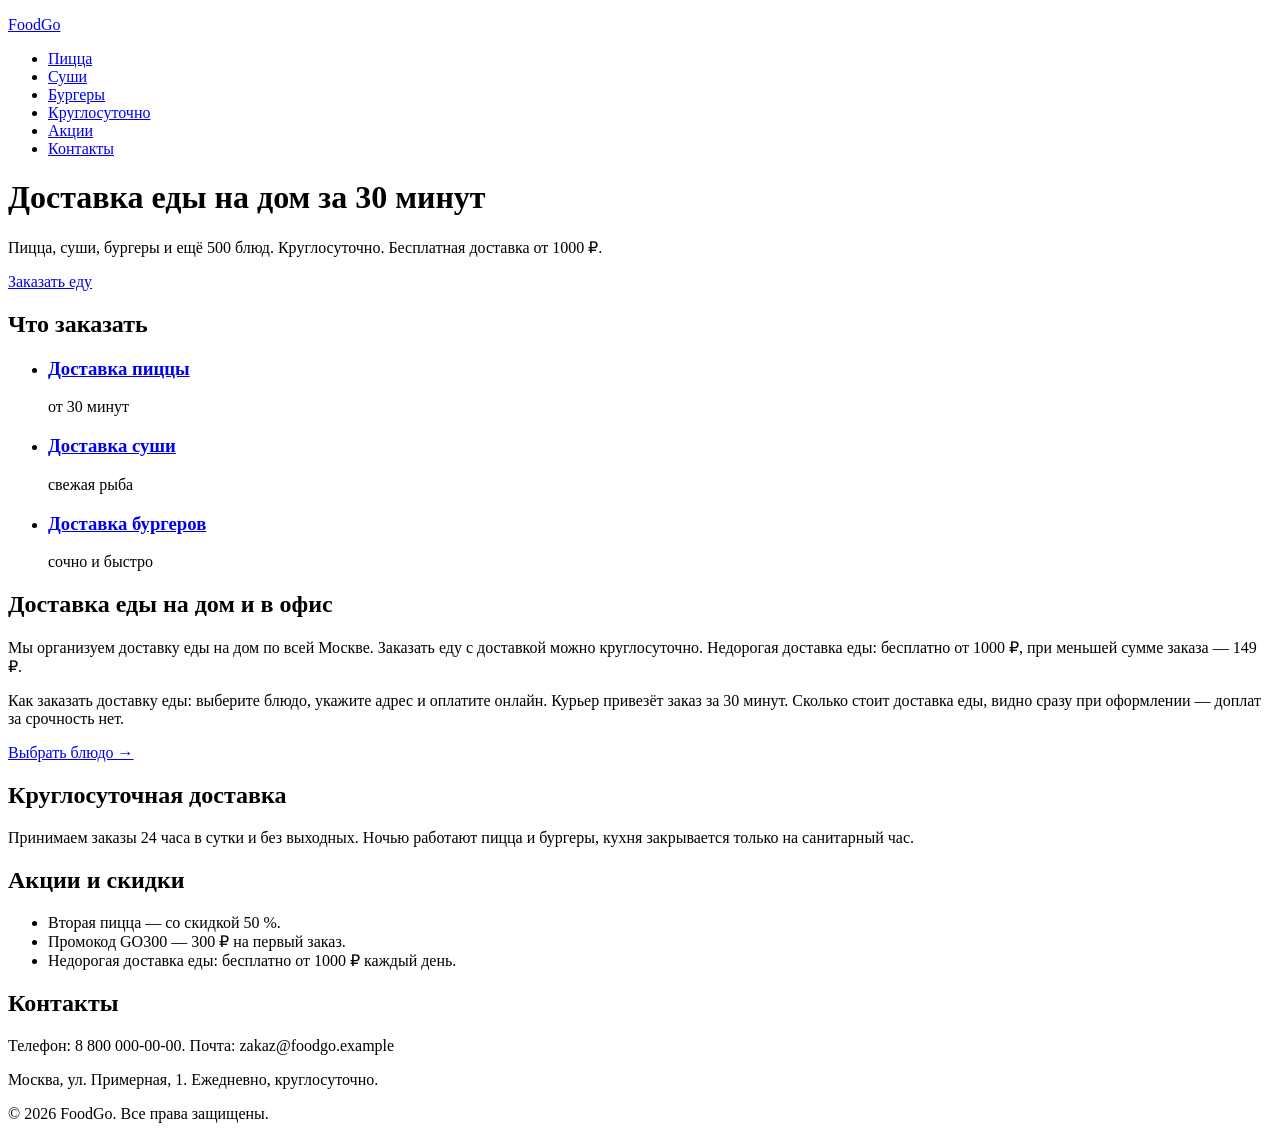
==== foodgo/index.html @ 5214f268 "ЛР 4: сайт FoodGo — главная и три страницы категорий, robots.txt и sitemap.xml" ====
<!DOCTYPE html>
<html lang="ru">
<head>
  <meta charset="utf-8">
  <meta name="viewport" content="width=device-width, initial-scale=1">
  <title>Доставка еды на дом за 30 минут — FoodGo</title>
  <meta name="description" content="Доставка еды на дом и в офис: пицца, суши, бургеры и ещё 500 блюд. Круглосуточно, бесплатная доставка от 1000 ₽.">
  <meta name="keywords" content="доставка еды, доставка еды на дом, заказать еду с доставкой, доставка пиццы, доставка суши, доставка бургеров, доставка еды круглосуточно">
</head>
<body>
  <header>
    <p><a href="index.html">FoodGo</a></p>
    <nav>
      <ul>
        <li><a href="pizza/index.html">Пицца</a></li>
        <li><a href="sushi/index.html">Суши</a></li>
        <li><a href="burgers/index.html">Бургеры</a></li>
        <li><a href="#round-the-clock">Круглосуточно</a></li>
        <li><a href="#promo">Акции</a></li>
        <li><a href="#contacts">Контакты</a></li>
      </ul>
    </nav>
  </header>

  <main>
    <h1>Доставка еды на дом за 30 минут</h1>
    <p>Пицца, суши, бургеры и ещё 500 блюд. Круглосуточно. Бесплатная доставка от 1000 ₽.</p>
    <p><a href="pizza/index.html">Заказать еду</a></p>

    <section>
      <h2>Что заказать</h2>
      <ul>
        <li>
          <h3><a href="pizza/index.html">Доставка пиццы</a></h3>
          <p>от 30 минут</p>
        </li>
        <li>
          <h3><a href="sushi/index.html">Доставка суши</a></h3>
          <p>свежая рыба</p>
        </li>
        <li>
          <h3><a href="burgers/index.html">Доставка бургеров</a></h3>
          <p>сочно и быстро</p>
        </li>
      </ul>
    </section>

    <section>
      <h2>Доставка еды на дом и в офис</h2>
      <p>Мы организуем доставку еды на дом по всей Москве. Заказать еду с доставкой можно круглосуточно. Недорогая доставка еды: бесплатно от 1000 ₽, при меньшей сумме заказа — 149 ₽.</p>
      <p>Как заказать доставку еды: выберите блюдо, укажите адрес и оплатите онлайн. Курьер привезёт заказ за 30 минут. Сколько стоит доставка еды, видно сразу при оформлении — доплат за срочность нет.</p>
      <p><a href="pizza/index.html">Выбрать блюдо →</a></p>
    </section>

    <section id="round-the-clock">
      <h2>Круглосуточная доставка</h2>
      <p>Принимаем заказы 24 часа в сутки и без выходных. Ночью работают пицца и бургеры, кухня закрывается только на санитарный час.</p>
    </section>

    <section id="promo">
      <h2>Акции и скидки</h2>
      <ul>
        <li>Вторая пицца — со скидкой 50 %.</li>
        <li>Промокод GO300 — 300 ₽ на первый заказ.</li>
        <li>Недорогая доставка еды: бесплатно от 1000 ₽ каждый день.</li>
      </ul>
    </section>
  </main>

  <footer id="contacts">
    <h2>Контакты</h2>
    <p>Телефон: 8 800 000-00-00. Почта: zakaz@foodgo.example</p>
    <p>Москва, ул. Примерная, 1. Ежедневно, круглосуточно.</p>
    <p>© 2026 FoodGo. Все права защищены.</p>
  </footer>
</body>
</html>
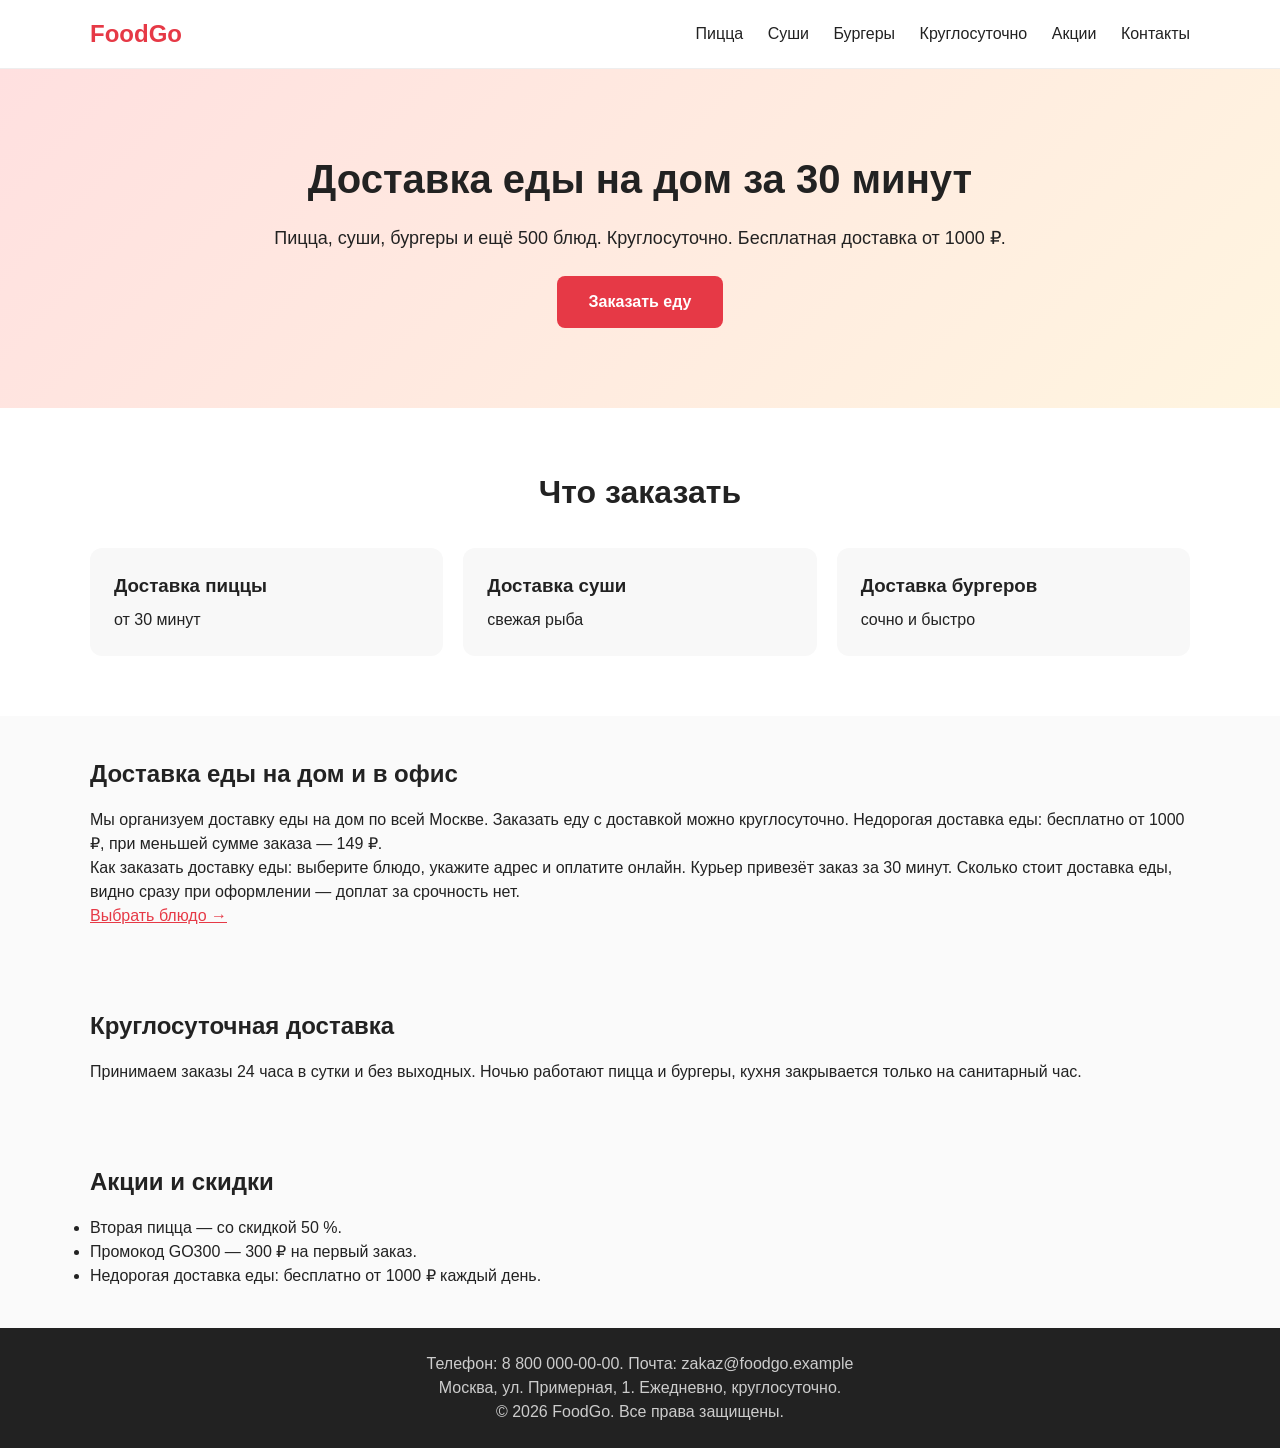
==== commit 2e2258a7: "ЛР 4: подключён css/style.css из задания, страницы переверстаны под классы" ====
--- a/foodgo/index.html
+++ b/foodgo/index.html
@@ -6,72 +6,92 @@
   <title>Доставка еды на дом за 30 минут — FoodGo</title>
   <meta name="description" content="Доставка еды на дом и в офис: пицца, суши, бургеры и ещё 500 блюд. Круглосуточно, бесплатная доставка от 1000 ₽.">
   <meta name="keywords" content="доставка еды, доставка еды на дом, заказать еду с доставкой, доставка пиццы, доставка суши, доставка бургеров, доставка еды круглосуточно">
+  <link rel="stylesheet" href="css/style.css">
 </head>
 <body>
-  <header>
-    <p><a href="index.html">FoodGo</a></p>
-    <nav>
-      <ul>
-        <li><a href="pizza/index.html">Пицца</a></li>
-        <li><a href="sushi/index.html">Суши</a></li>
-        <li><a href="burgers/index.html">Бургеры</a></li>
-        <li><a href="#round-the-clock">Круглосуточно</a></li>
-        <li><a href="#promo">Акции</a></li>
-        <li><a href="#contacts">Контакты</a></li>
-      </ul>
-    </nav>
+  <header class="header">
+    <div class="container">
+      <a class="logo" href="index.html">FoodGo</a>
+      <nav class="nav">
+        <a href="pizza/index.html">Пицца</a>
+        <a href="sushi/index.html">Суши</a>
+        <a href="burgers/index.html">Бургеры</a>
+        <a href="#round-the-clock">Круглосуточно</a>
+        <a href="#promo">Акции</a>
+        <a href="#contacts">Контакты</a>
+      </nav>
+    </div>
   </header>
 
   <main>
-    <h1>Доставка еды на дом за 30 минут</h1>
-    <p>Пицца, суши, бургеры и ещё 500 блюд. Круглосуточно. Бесплатная доставка от 1000 ₽.</p>
-    <p><a href="pizza/index.html">Заказать еду</a></p>
-
-    <section>
-      <h2>Что заказать</h2>
-      <ul>
-        <li>
-          <h3><a href="pizza/index.html">Доставка пиццы</a></h3>
-          <p>от 30 минут</p>
-        </li>
-        <li>
-          <h3><a href="sushi/index.html">Доставка суши</a></h3>
-          <p>свежая рыба</p>
-        </li>
-        <li>
-          <h3><a href="burgers/index.html">Доставка бургеров</a></h3>
-          <p>сочно и быстро</p>
-        </li>
-      </ul>
+    <section class="hero">
+      <div class="container">
+        <h1>Доставка еды на дом за 30 минут</h1>
+        <p>Пицца, суши, бургеры и ещё 500 блюд. Круглосуточно. Бесплатная доставка от 1000 ₽.</p>
+        <a class="btn" href="pizza/index.html">Заказать еду</a>
+      </div>
     </section>
 
-    <section>
-      <h2>Доставка еды на дом и в офис</h2>
-      <p>Мы организуем доставку еды на дом по всей Москве. Заказать еду с доставкой можно круглосуточно. Недорогая доставка еды: бесплатно от 1000 ₽, при меньшей сумме заказа — 149 ₽.</p>
-      <p>Как заказать доставку еды: выберите блюдо, укажите адрес и оплатите онлайн. Курьер привезёт заказ за 30 минут. Сколько стоит доставка еды, видно сразу при оформлении — доплат за срочность нет.</p>
-      <p><a href="pizza/index.html">Выбрать блюдо →</a></p>
+    <section class="categories">
+      <div class="container">
+        <h2>Что заказать</h2>
+        <ul class="cat-list">
+          <li>
+            <a href="pizza/index.html">
+              <h3>Доставка пиццы</h3>
+              <p>от 30 минут</p>
+            </a>
+          </li>
+          <li>
+            <a href="sushi/index.html">
+              <h3>Доставка суши</h3>
+              <p>свежая рыба</p>
+            </a>
+          </li>
+          <li>
+            <a href="burgers/index.html">
+              <h3>Доставка бургеров</h3>
+              <p>сочно и быстро</p>
+            </a>
+          </li>
+        </ul>
+      </div>
     </section>
 
-    <section id="round-the-clock">
-      <h2>Круглосуточная доставка</h2>
-      <p>Принимаем заказы 24 часа в сутки и без выходных. Ночью работают пицца и бургеры, кухня закрывается только на санитарный час.</p>
+    <section class="seo-text">
+      <div class="container">
+        <h2>Доставка еды на дом и в офис</h2>
+        <p>Мы организуем доставку еды на дом по всей Москве. Заказать еду с доставкой можно круглосуточно. Недорогая доставка еды: бесплатно от 1000 ₽, при меньшей сумме заказа — 149 ₽.</p>
+        <p>Как заказать доставку еды: выберите блюдо, укажите адрес и оплатите онлайн. Курьер привезёт заказ за 30 минут. Сколько стоит доставка еды, видно сразу при оформлении — доплат за срочность нет.</p>
+        <p><a href="pizza/index.html">Выбрать блюдо →</a></p>
+      </div>
     </section>
 
-    <section id="promo">
-      <h2>Акции и скидки</h2>
-      <ul>
-        <li>Вторая пицца — со скидкой 50 %.</li>
-        <li>Промокод GO300 — 300 ₽ на первый заказ.</li>
-        <li>Недорогая доставка еды: бесплатно от 1000 ₽ каждый день.</li>
-      </ul>
+    <section class="seo-text" id="round-the-clock">
+      <div class="container">
+        <h2>Круглосуточная доставка</h2>
+        <p>Принимаем заказы 24 часа в сутки и без выходных. Ночью работают пицца и бургеры, кухня закрывается только на санитарный час.</p>
+      </div>
+    </section>
+
+    <section class="seo-text" id="promo">
+      <div class="container">
+        <h2>Акции и скидки</h2>
+        <ul>
+          <li>Вторая пицца — со скидкой 50 %.</li>
+          <li>Промокод GO300 — 300 ₽ на первый заказ.</li>
+          <li>Недорогая доставка еды: бесплатно от 1000 ₽ каждый день.</li>
+        </ul>
+      </div>
     </section>
   </main>
 
-  <footer id="contacts">
-    <h2>Контакты</h2>
-    <p>Телефон: 8 800 000-00-00. Почта: zakaz@foodgo.example</p>
-    <p>Москва, ул. Примерная, 1. Ежедневно, круглосуточно.</p>
-    <p>© 2026 FoodGo. Все права защищены.</p>
+  <footer class="footer" id="contacts">
+    <div class="container">
+      <p>Телефон: 8 800 000-00-00. Почта: zakaz@foodgo.example</p>
+      <p>Москва, ул. Примерная, 1. Ежедневно, круглосуточно.</p>
+      <p>© 2026 FoodGo. Все права защищены.</p>
+    </div>
   </footer>
 </body>
 </html>
--- a/foodgo/css/style.css
+++ b/foodgo/css/style.css
@@ -0,0 +1,66 @@
+* { box-sizing: border-box; margin: 0; padding: 0; }
+body {
+  font-family: -apple-system, "Segoe UI", Roboto, Arial, sans-serif;
+  color: #222;
+  line-height: 1.5;
+}
+.container { max-width: 1140px; margin: 0 auto; padding: 0 20px; }
+.header {
+  background: #fff;
+  border-bottom: 1px solid #eee;
+  padding: 16px 0;
+  position: sticky; top: 0; z-index: 10;
+}
+.header .container {
+  display: flex; justify-content: space-between; align-items: center;
+}
+.logo { font-size: 24px; font-weight: 700; color: #e63946; text-decoration: none; }
+.nav a { margin-left: 20px; text-decoration: none; color: #222; }
+.nav a:hover { color: #e63946; }
+.hero {
+  background: linear-gradient(135deg, #ffe0e0, #fff5e0);
+  padding: 80px 0; text-align: center;
+}
+.hero h1 { font-size: 40px; margin-bottom: 16px; }
+.hero p { font-size: 18px; margin-bottom: 24px; }
+.btn {
+  display: inline-block;
+  background: #e63946; color: #fff;
+  padding: 14px 32px; border-radius: 8px;
+  text-decoration: none; font-weight: 600;
+}
+.btn:hover { background: #c1272d; }
+.categories { padding: 60px 0; }
+.categories h2 { text-align: center; margin-bottom: 32px; font-size: 32px; }
+.cat-list {
+  display: grid;
+  grid-template-columns: repeat(auto-fit, minmax(240px, 1fr));
+  gap: 20px; list-style: none;
+}
+.cat-list a {
+  display: block; padding: 24px; border-radius: 12px;
+  background: #f8f8f8; text-decoration: none; color: #222;
+  transition: transform .2s;
+}
+.cat-list a:hover { transform: translateY(-4px); }
+.cat-list h3 { margin-bottom: 8px; }
+.seo-text { padding: 40px 0; background: #fafafa; }
+.seo-text h2 { margin-bottom: 16px; }
+.seo-text a { color: #e63946; }
+.products {
+  display: grid;
+  grid-template-columns: repeat(auto-fit, minmax(220px, 1fr));
+  gap: 20px; margin: 32px 0;
+}
+.product { padding: 20px; border: 1px solid #eee; border-radius: 12px; }
+.product button {
+  margin-top: 12px; padding: 8px 16px;
+  background: #e63946; color: #fff; border: none;
+  border-radius: 6px; cursor: pointer;
+}
+.breadcrumbs { margin: 20px 0; color: #777; font-size: 14px; }
+.footer { padding: 24px 0; background: #222; color: #ccc; text-align: center; }
+@media (max-width: 768px) {
+  .hero h1 { font-size: 28px; }
+  .nav a { margin-left: 12px; font-size: 14px; }
+}
